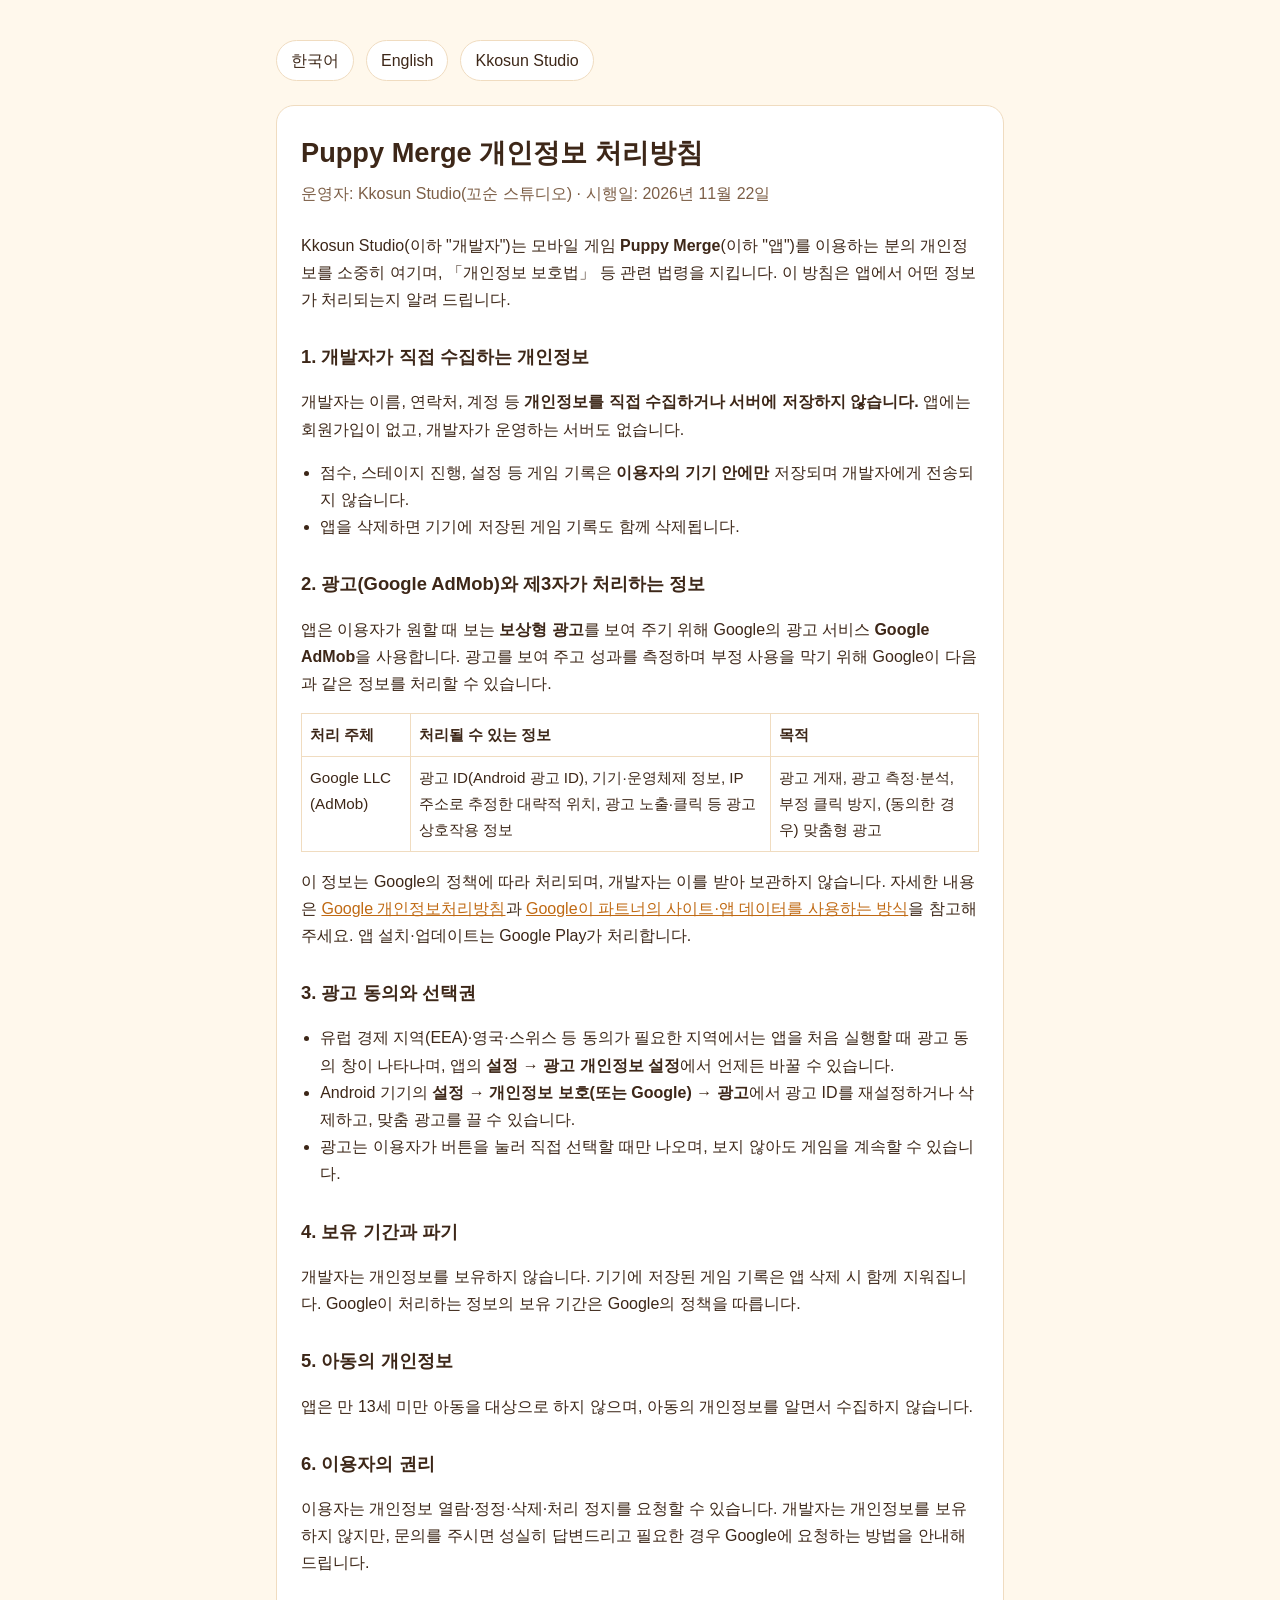
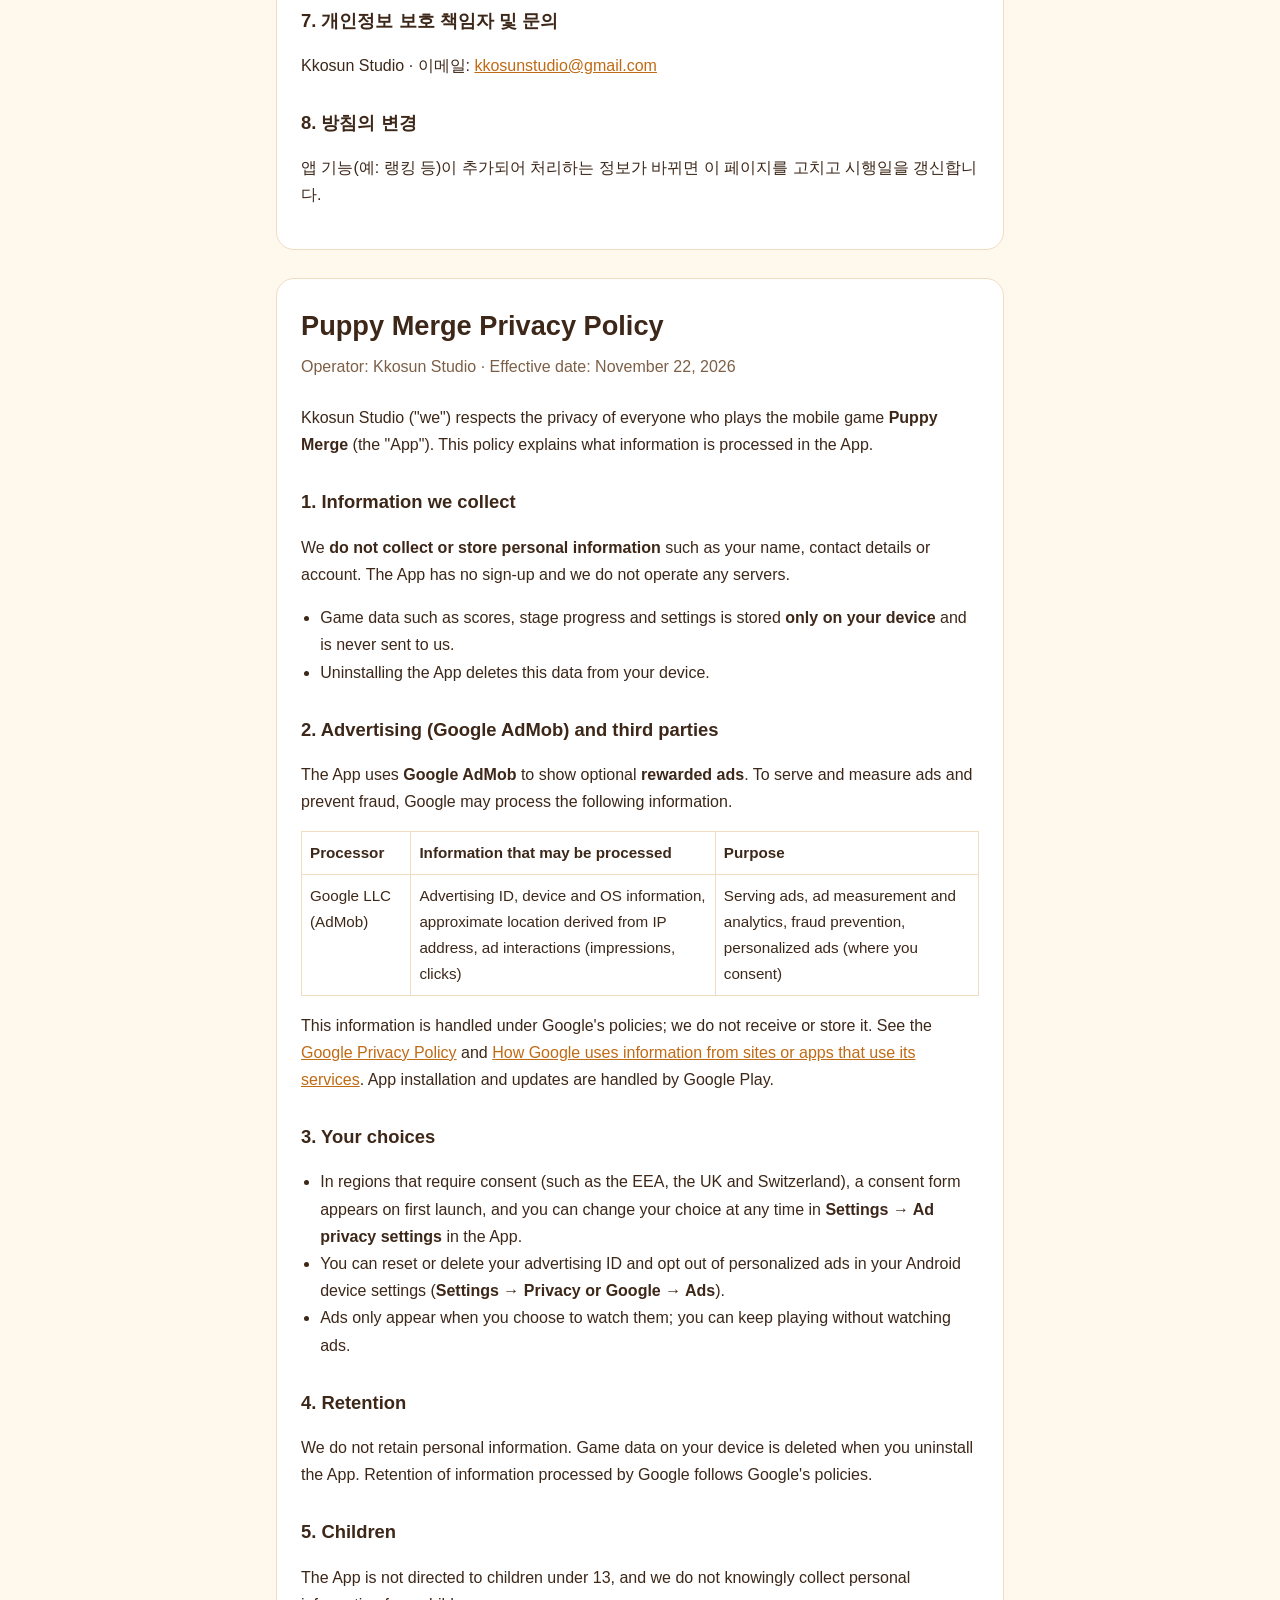
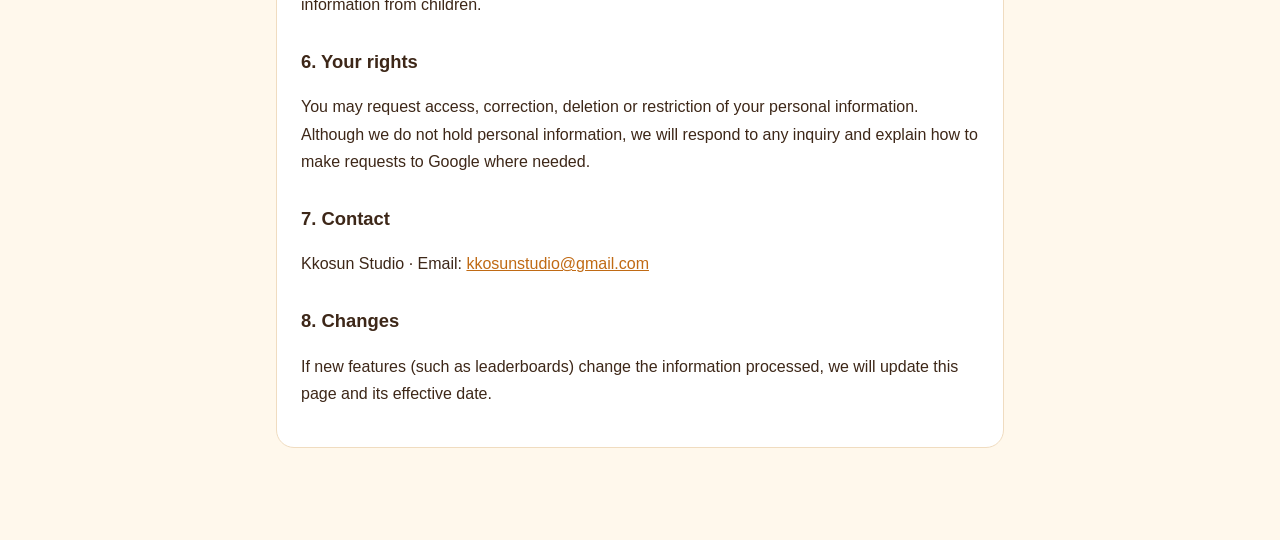
==== privacy/index.html @ ff8fc3aa "꼬순 스튜디오 사이트: 첫 화면, Puppy Merge 개인정보 처리방침(한국어·영어), app-ads.txt Co-Authored-By: Claude Opus 5.5 <norep" ====
<!doctype html>
<html lang="ko">
<head>
<meta charset="utf-8">
<meta name="viewport" content="width=device-width, initial-scale=1">
<title>Privacy Policy · Kkosun Studio</title>
<meta name="description" content="Puppy Merge 개인정보 처리방침 / Privacy Policy">
<style>
  :root { --bg: #fff8ec; --card: #ffffff; --ink: #3d2718; --sub: #7d5f47; --accent: #c06a14; --line: #f0dcc0; }
  @media (prefers-color-scheme: dark) { :root { --bg: #1f1812; --card: #2a2119; --ink: #f6e7d3; --sub: #c9ae92; --accent: #f3b25a; --line: #3d3025; } }
  * { box-sizing: border-box; }
  body { margin: 0; background: var(--bg); color: var(--ink); font-family: -apple-system, BlinkMacSystemFont, "Apple SD Gothic Neo", "Noto Sans KR", "Segoe UI", sans-serif; line-height: 1.7; }
  main { max-width: 760px; margin: 0 auto; padding: 40px 16px 64px; }
  nav { display: flex; flex-wrap: wrap; gap: 12px; margin-bottom: 24px; }
  nav a { padding: 6px 14px; border: 1px solid var(--line); border-radius: 999px; text-decoration: none; color: var(--ink); background: var(--card); }
  h1 { font-size: 1.7rem; margin: 0 0 4px; }
  h2 { font-size: 1.15rem; margin: 28px 0 8px; }
  .meta { color: var(--sub); margin: 0 0 24px; }
  section.lang { background: var(--card); border: 1px solid var(--line); border-radius: 18px; padding: 24px; margin-bottom: 28px; }
  ul { padding-left: 1.2em; }
  a { color: var(--accent); overflow-wrap: anywhere; }
  .table { overflow-x: auto; }
  table { border-collapse: collapse; width: 100%; font-size: .95rem; }
  th, td { border: 1px solid var(--line); padding: 8px; text-align: left; vertical-align: top; }
</style>
</head>
<body>
<main>
  <nav><a href="#ko">한국어</a><a href="#en">English</a><a href="../">Kkosun Studio</a></nav>

  <section class="lang" id="ko" lang="ko">
    <h1>Puppy Merge 개인정보 처리방침</h1>
    <p class="meta">운영자: Kkosun Studio(꼬순 스튜디오) · 시행일: 2026년 11월 22일</p>

    <p>Kkosun Studio(이하 "개발자")는 모바일 게임 <strong>Puppy Merge</strong>(이하 "앱")를 이용하는 분의 개인정보를 소중히 여기며, 「개인정보 보호법」 등 관련 법령을 지킵니다. 이 방침은 앱에서 어떤 정보가 처리되는지 알려 드립니다.</p>

    <h2>1. 개발자가 직접 수집하는 개인정보</h2>
    <p>개발자는 이름, 연락처, 계정 등 <strong>개인정보를 직접 수집하거나 서버에 저장하지 않습니다.</strong> 앱에는 회원가입이 없고, 개발자가 운영하는 서버도 없습니다.</p>
    <ul>
      <li>점수, 스테이지 진행, 설정 등 게임 기록은 <strong>이용자의 기기 안에만</strong> 저장되며 개발자에게 전송되지 않습니다.</li>
      <li>앱을 삭제하면 기기에 저장된 게임 기록도 함께 삭제됩니다.</li>
    </ul>

    <h2>2. 광고(Google AdMob)와 제3자가 처리하는 정보</h2>
    <p>앱은 이용자가 원할 때 보는 <strong>보상형 광고</strong>를 보여 주기 위해 Google의 광고 서비스 <strong>Google AdMob</strong>을 사용합니다. 광고를 보여 주고 성과를 측정하며 부정 사용을 막기 위해 Google이 다음과 같은 정보를 처리할 수 있습니다.</p>
    <div class="table"><table>
      <tr><th>처리 주체</th><th>처리될 수 있는 정보</th><th>목적</th></tr>
      <tr><td>Google LLC (AdMob)</td><td>광고 ID(Android 광고 ID), 기기·운영체제 정보, IP 주소로 추정한 대략적 위치, 광고 노출·클릭 등 광고 상호작용 정보</td><td>광고 게재, 광고 측정·분석, 부정 클릭 방지, (동의한 경우) 맞춤형 광고</td></tr>
    </table></div>
    <p>이 정보는 Google의 정책에 따라 처리되며, 개발자는 이를 받아 보관하지 않습니다. 자세한 내용은 <a href="https://policies.google.com/privacy" target="_blank" rel="noopener">Google 개인정보처리방침</a>과 <a href="https://policies.google.com/technologies/partner-sites" target="_blank" rel="noopener">Google이 파트너의 사이트·앱 데이터를 사용하는 방식</a>을 참고해 주세요. 앱 설치·업데이트는 Google Play가 처리합니다.</p>

    <h2>3. 광고 동의와 선택권</h2>
    <ul>
      <li>유럽 경제 지역(EEA)·영국·스위스 등 동의가 필요한 지역에서는 앱을 처음 실행할 때 광고 동의 창이 나타나며, 앱의 <strong>설정 → 광고 개인정보 설정</strong>에서 언제든 바꿀 수 있습니다.</li>
      <li>Android 기기의 <strong>설정 → 개인정보 보호(또는 Google) → 광고</strong>에서 광고 ID를 재설정하거나 삭제하고, 맞춤 광고를 끌 수 있습니다.</li>
      <li>광고는 이용자가 버튼을 눌러 직접 선택할 때만 나오며, 보지 않아도 게임을 계속할 수 있습니다.</li>
    </ul>

    <h2>4. 보유 기간과 파기</h2>
    <p>개발자는 개인정보를 보유하지 않습니다. 기기에 저장된 게임 기록은 앱 삭제 시 함께 지워집니다. Google이 처리하는 정보의 보유 기간은 Google의 정책을 따릅니다.</p>

    <h2>5. 아동의 개인정보</h2>
    <p>앱은 만 13세 미만 아동을 대상으로 하지 않으며, 아동의 개인정보를 알면서 수집하지 않습니다.</p>

    <h2>6. 이용자의 권리</h2>
    <p>이용자는 개인정보 열람·정정·삭제·처리 정지를 요청할 수 있습니다. 개발자는 개인정보를 보유하지 않지만, 문의를 주시면 성실히 답변드리고 필요한 경우 Google에 요청하는 방법을 안내해 드립니다.</p>

    <h2>7. 개인정보 보호 책임자 및 문의</h2>
    <p>Kkosun Studio · 이메일: <a href="mailto:kkosunstudio@gmail.com">kkosunstudio@gmail.com</a></p>

    <h2>8. 방침의 변경</h2>
    <p>앱 기능(예: 랭킹 등)이 추가되어 처리하는 정보가 바뀌면 이 페이지를 고치고 시행일을 갱신합니다.</p>
  </section>

  <section class="lang" id="en" lang="en">
    <h1>Puppy Merge Privacy Policy</h1>
    <p class="meta">Operator: Kkosun Studio · Effective date: November 22, 2026</p>

    <p>Kkosun Studio ("we") respects the privacy of everyone who plays the mobile game <strong>Puppy Merge</strong> (the "App"). This policy explains what information is processed in the App.</p>

    <h2>1. Information we collect</h2>
    <p>We <strong>do not collect or store personal information</strong> such as your name, contact details or account. The App has no sign-up and we do not operate any servers.</p>
    <ul>
      <li>Game data such as scores, stage progress and settings is stored <strong>only on your device</strong> and is never sent to us.</li>
      <li>Uninstalling the App deletes this data from your device.</li>
    </ul>

    <h2>2. Advertising (Google AdMob) and third parties</h2>
    <p>The App uses <strong>Google AdMob</strong> to show optional <strong>rewarded ads</strong>. To serve and measure ads and prevent fraud, Google may process the following information.</p>
    <div class="table"><table>
      <tr><th>Processor</th><th>Information that may be processed</th><th>Purpose</th></tr>
      <tr><td>Google LLC (AdMob)</td><td>Advertising ID, device and OS information, approximate location derived from IP address, ad interactions (impressions, clicks)</td><td>Serving ads, ad measurement and analytics, fraud prevention, personalized ads (where you consent)</td></tr>
    </table></div>
    <p>This information is handled under Google's policies; we do not receive or store it. See the <a href="https://policies.google.com/privacy" target="_blank" rel="noopener">Google Privacy Policy</a> and <a href="https://policies.google.com/technologies/partner-sites" target="_blank" rel="noopener">How Google uses information from sites or apps that use its services</a>. App installation and updates are handled by Google Play.</p>

    <h2>3. Your choices</h2>
    <ul>
      <li>In regions that require consent (such as the EEA, the UK and Switzerland), a consent form appears on first launch, and you can change your choice at any time in <strong>Settings → Ad privacy settings</strong> in the App.</li>
      <li>You can reset or delete your advertising ID and opt out of personalized ads in your Android device settings (<strong>Settings → Privacy or Google → Ads</strong>).</li>
      <li>Ads only appear when you choose to watch them; you can keep playing without watching ads.</li>
    </ul>

    <h2>4. Retention</h2>
    <p>We do not retain personal information. Game data on your device is deleted when you uninstall the App. Retention of information processed by Google follows Google's policies.</p>

    <h2>5. Children</h2>
    <p>The App is not directed to children under 13, and we do not knowingly collect personal information from children.</p>

    <h2>6. Your rights</h2>
    <p>You may request access, correction, deletion or restriction of your personal information. Although we do not hold personal information, we will respond to any inquiry and explain how to make requests to Google where needed.</p>

    <h2>7. Contact</h2>
    <p>Kkosun Studio · Email: <a href="mailto:kkosunstudio@gmail.com">kkosunstudio@gmail.com</a></p>

    <h2>8. Changes</h2>
    <p>If new features (such as leaderboards) change the information processed, we will update this page and its effective date.</p>
  </section>
</main>
</body>
</html>
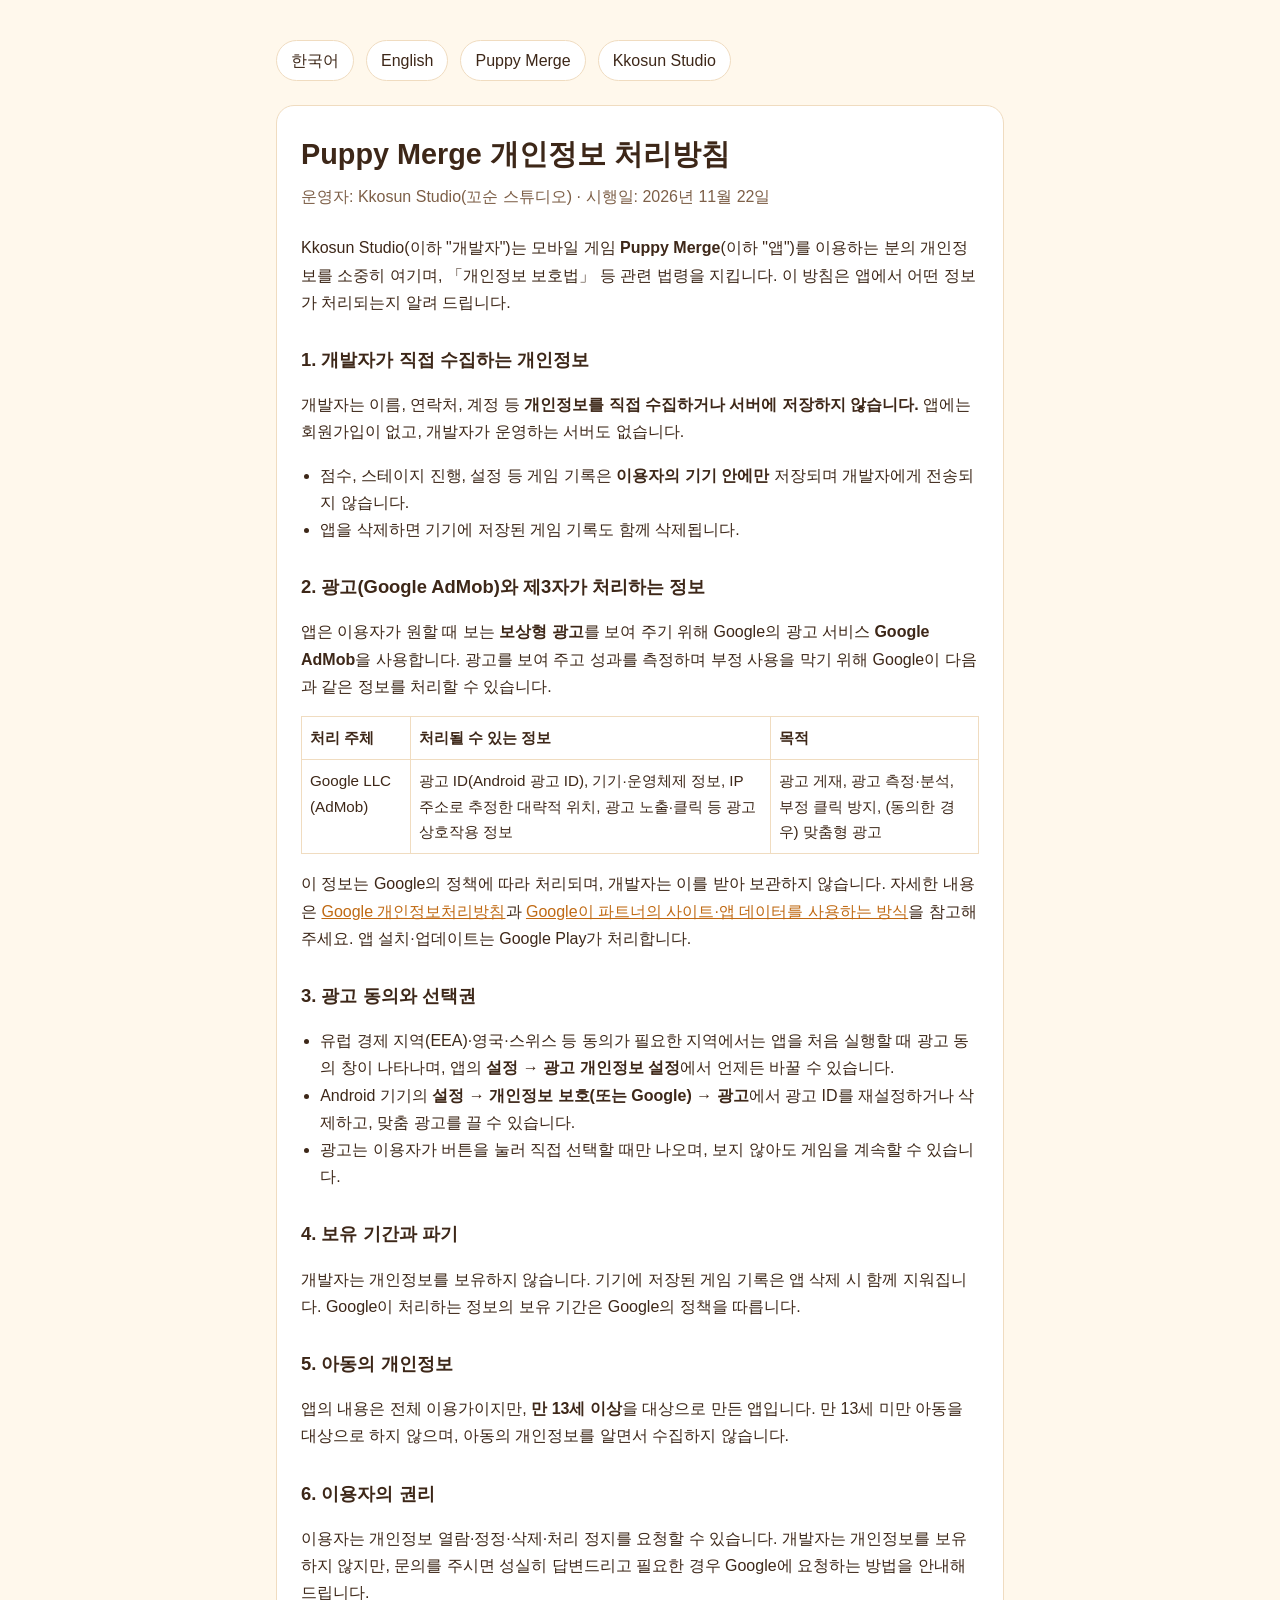
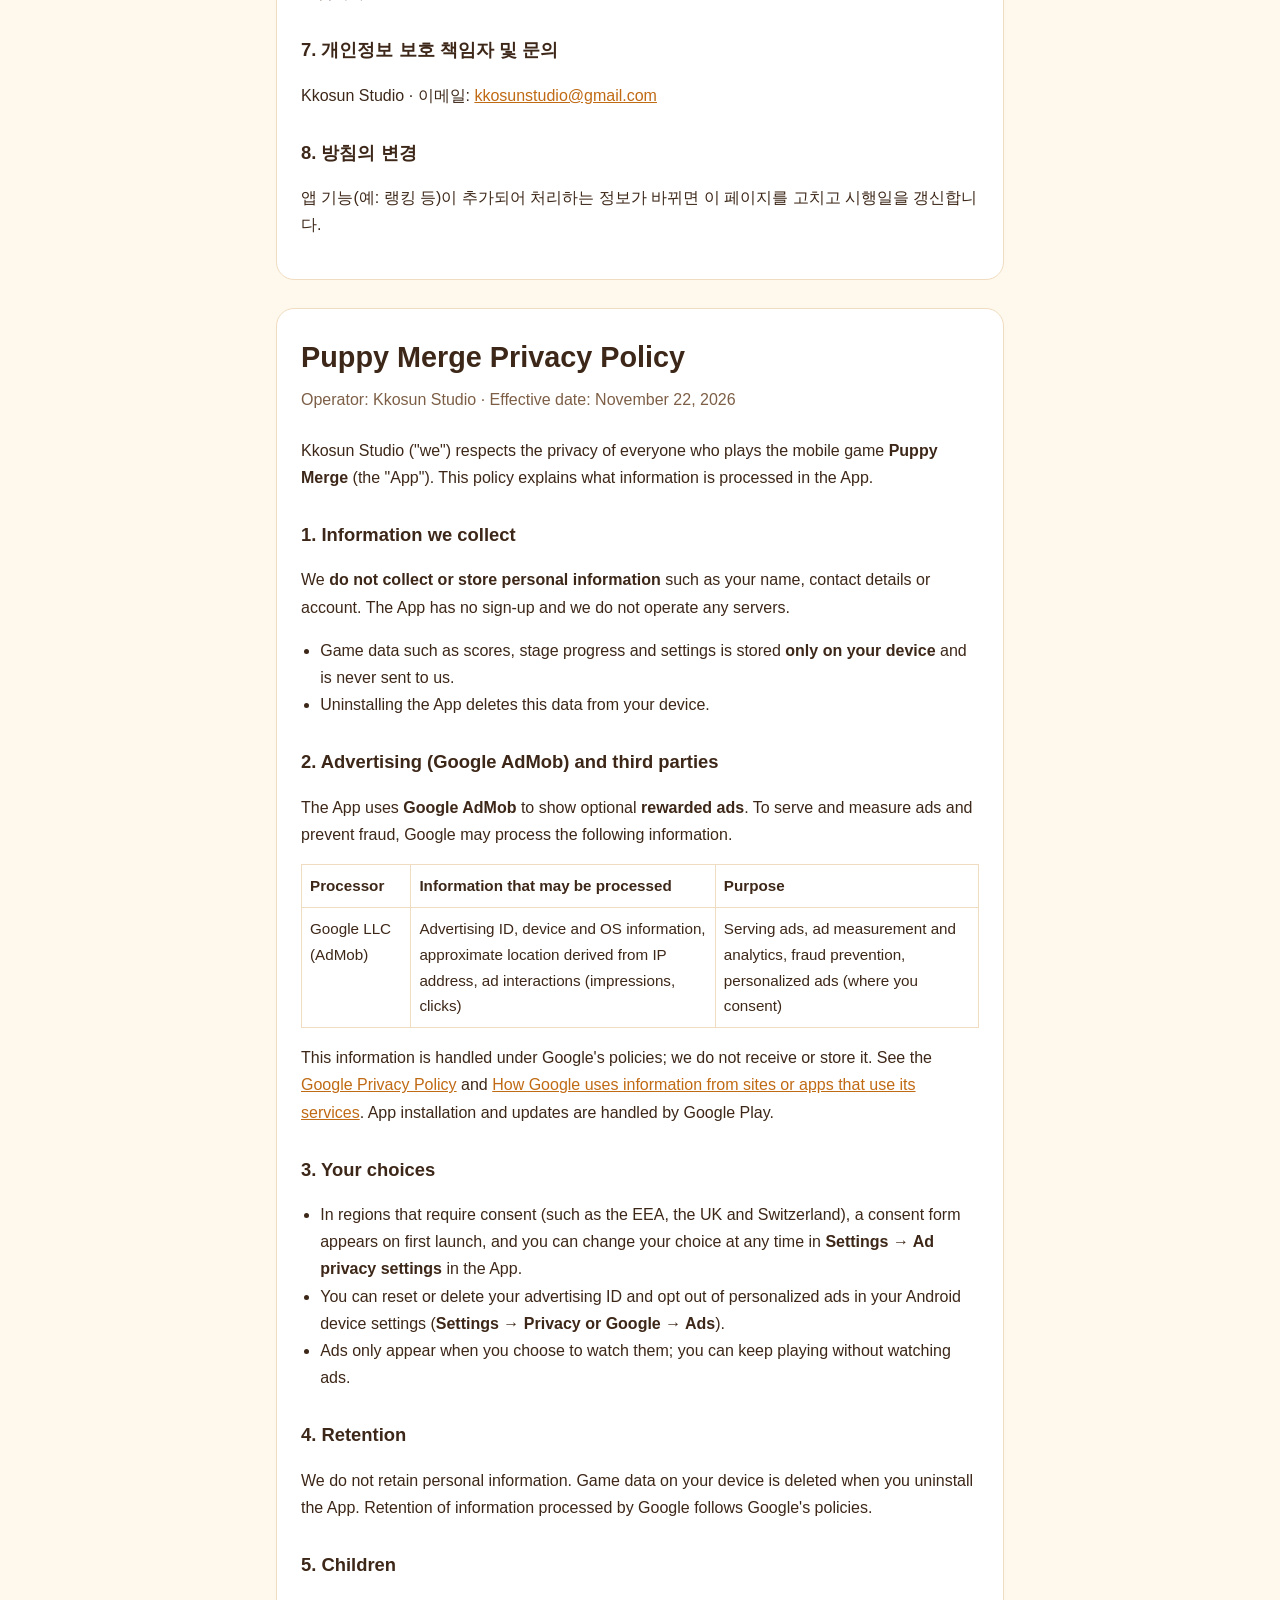
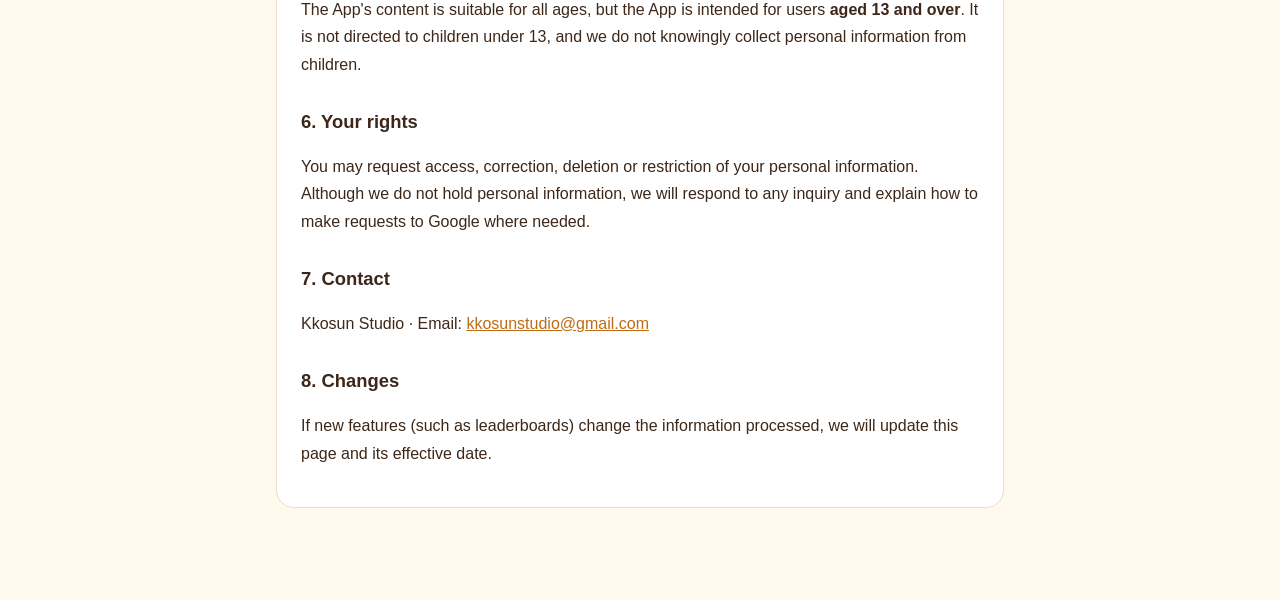
==== commit 1c09e682: "앱별 폴더로 나누기(/puppy-merge/, /puppy-merge/privacy/), 공통 CSS, 예전 /privacy/ 이동, 새 앱 추가 안내(README) - 처리방침:" ====
--- a/privacy/index.html
+++ b/privacy/index.html
@@ -2,119 +2,12 @@
 <html lang="ko">
 <head>
 <meta charset="utf-8">
-<meta name="viewport" content="width=device-width, initial-scale=1">
 <title>Privacy Policy · Kkosun Studio</title>
-<meta name="description" content="Puppy Merge 개인정보 처리방침 / Privacy Policy">
-<style>
-  :root { --bg: #fff8ec; --card: #ffffff; --ink: #3d2718; --sub: #7d5f47; --accent: #c06a14; --line: #f0dcc0; }
-  @media (prefers-color-scheme: dark) { :root { --bg: #1f1812; --card: #2a2119; --ink: #f6e7d3; --sub: #c9ae92; --accent: #f3b25a; --line: #3d3025; } }
-  * { box-sizing: border-box; }
-  body { margin: 0; background: var(--bg); color: var(--ink); font-family: -apple-system, BlinkMacSystemFont, "Apple SD Gothic Neo", "Noto Sans KR", "Segoe UI", sans-serif; line-height: 1.7; }
-  main { max-width: 760px; margin: 0 auto; padding: 40px 16px 64px; }
-  nav { display: flex; flex-wrap: wrap; gap: 12px; margin-bottom: 24px; }
-  nav a { padding: 6px 14px; border: 1px solid var(--line); border-radius: 999px; text-decoration: none; color: var(--ink); background: var(--card); }
-  h1 { font-size: 1.7rem; margin: 0 0 4px; }
-  h2 { font-size: 1.15rem; margin: 28px 0 8px; }
-  .meta { color: var(--sub); margin: 0 0 24px; }
-  section.lang { background: var(--card); border: 1px solid var(--line); border-radius: 18px; padding: 24px; margin-bottom: 28px; }
-  ul { padding-left: 1.2em; }
-  a { color: var(--accent); overflow-wrap: anywhere; }
-  .table { overflow-x: auto; }
-  table { border-collapse: collapse; width: 100%; font-size: .95rem; }
-  th, td { border: 1px solid var(--line); padding: 8px; text-align: left; vertical-align: top; }
-</style>
+<!-- 예전 주소 호환: Puppy Merge 처리방침으로 이동 -->
+<link rel="canonical" href="https://kkosunstudio.github.io/puppy-merge/privacy/">
+<meta http-equiv="refresh" content="0; url=/puppy-merge/privacy/">
 </head>
 <body>
-<main>
-  <nav><a href="#ko">한국어</a><a href="#en">English</a><a href="../">Kkosun Studio</a></nav>
-
-  <section class="lang" id="ko" lang="ko">
-    <h1>Puppy Merge 개인정보 처리방침</h1>
-    <p class="meta">운영자: Kkosun Studio(꼬순 스튜디오) · 시행일: 2026년 11월 22일</p>
-
-    <p>Kkosun Studio(이하 "개발자")는 모바일 게임 <strong>Puppy Merge</strong>(이하 "앱")를 이용하는 분의 개인정보를 소중히 여기며, 「개인정보 보호법」 등 관련 법령을 지킵니다. 이 방침은 앱에서 어떤 정보가 처리되는지 알려 드립니다.</p>
-
-    <h2>1. 개발자가 직접 수집하는 개인정보</h2>
-    <p>개발자는 이름, 연락처, 계정 등 <strong>개인정보를 직접 수집하거나 서버에 저장하지 않습니다.</strong> 앱에는 회원가입이 없고, 개발자가 운영하는 서버도 없습니다.</p>
-    <ul>
-      <li>점수, 스테이지 진행, 설정 등 게임 기록은 <strong>이용자의 기기 안에만</strong> 저장되며 개발자에게 전송되지 않습니다.</li>
-      <li>앱을 삭제하면 기기에 저장된 게임 기록도 함께 삭제됩니다.</li>
-    </ul>
-
-    <h2>2. 광고(Google AdMob)와 제3자가 처리하는 정보</h2>
-    <p>앱은 이용자가 원할 때 보는 <strong>보상형 광고</strong>를 보여 주기 위해 Google의 광고 서비스 <strong>Google AdMob</strong>을 사용합니다. 광고를 보여 주고 성과를 측정하며 부정 사용을 막기 위해 Google이 다음과 같은 정보를 처리할 수 있습니다.</p>
-    <div class="table"><table>
-      <tr><th>처리 주체</th><th>처리될 수 있는 정보</th><th>목적</th></tr>
-      <tr><td>Google LLC (AdMob)</td><td>광고 ID(Android 광고 ID), 기기·운영체제 정보, IP 주소로 추정한 대략적 위치, 광고 노출·클릭 등 광고 상호작용 정보</td><td>광고 게재, 광고 측정·분석, 부정 클릭 방지, (동의한 경우) 맞춤형 광고</td></tr>
-    </table></div>
-    <p>이 정보는 Google의 정책에 따라 처리되며, 개발자는 이를 받아 보관하지 않습니다. 자세한 내용은 <a href="https://policies.google.com/privacy" target="_blank" rel="noopener">Google 개인정보처리방침</a>과 <a href="https://policies.google.com/technologies/partner-sites" target="_blank" rel="noopener">Google이 파트너의 사이트·앱 데이터를 사용하는 방식</a>을 참고해 주세요. 앱 설치·업데이트는 Google Play가 처리합니다.</p>
-
-    <h2>3. 광고 동의와 선택권</h2>
-    <ul>
-      <li>유럽 경제 지역(EEA)·영국·스위스 등 동의가 필요한 지역에서는 앱을 처음 실행할 때 광고 동의 창이 나타나며, 앱의 <strong>설정 → 광고 개인정보 설정</strong>에서 언제든 바꿀 수 있습니다.</li>
-      <li>Android 기기의 <strong>설정 → 개인정보 보호(또는 Google) → 광고</strong>에서 광고 ID를 재설정하거나 삭제하고, 맞춤 광고를 끌 수 있습니다.</li>
-      <li>광고는 이용자가 버튼을 눌러 직접 선택할 때만 나오며, 보지 않아도 게임을 계속할 수 있습니다.</li>
-    </ul>
-
-    <h2>4. 보유 기간과 파기</h2>
-    <p>개발자는 개인정보를 보유하지 않습니다. 기기에 저장된 게임 기록은 앱 삭제 시 함께 지워집니다. Google이 처리하는 정보의 보유 기간은 Google의 정책을 따릅니다.</p>
-
-    <h2>5. 아동의 개인정보</h2>
-    <p>앱은 만 13세 미만 아동을 대상으로 하지 않으며, 아동의 개인정보를 알면서 수집하지 않습니다.</p>
-
-    <h2>6. 이용자의 권리</h2>
-    <p>이용자는 개인정보 열람·정정·삭제·처리 정지를 요청할 수 있습니다. 개발자는 개인정보를 보유하지 않지만, 문의를 주시면 성실히 답변드리고 필요한 경우 Google에 요청하는 방법을 안내해 드립니다.</p>
-
-    <h2>7. 개인정보 보호 책임자 및 문의</h2>
-    <p>Kkosun Studio · 이메일: <a href="mailto:kkosunstudio@gmail.com">kkosunstudio@gmail.com</a></p>
-
-    <h2>8. 방침의 변경</h2>
-    <p>앱 기능(예: 랭킹 등)이 추가되어 처리하는 정보가 바뀌면 이 페이지를 고치고 시행일을 갱신합니다.</p>
-  </section>
-
-  <section class="lang" id="en" lang="en">
-    <h1>Puppy Merge Privacy Policy</h1>
-    <p class="meta">Operator: Kkosun Studio · Effective date: November 22, 2026</p>
-
-    <p>Kkosun Studio ("we") respects the privacy of everyone who plays the mobile game <strong>Puppy Merge</strong> (the "App"). This policy explains what information is processed in the App.</p>
-
-    <h2>1. Information we collect</h2>
-    <p>We <strong>do not collect or store personal information</strong> such as your name, contact details or account. The App has no sign-up and we do not operate any servers.</p>
-    <ul>
-      <li>Game data such as scores, stage progress and settings is stored <strong>only on your device</strong> and is never sent to us.</li>
-      <li>Uninstalling the App deletes this data from your device.</li>
-    </ul>
-
-    <h2>2. Advertising (Google AdMob) and third parties</h2>
-    <p>The App uses <strong>Google AdMob</strong> to show optional <strong>rewarded ads</strong>. To serve and measure ads and prevent fraud, Google may process the following information.</p>
-    <div class="table"><table>
-      <tr><th>Processor</th><th>Information that may be processed</th><th>Purpose</th></tr>
-      <tr><td>Google LLC (AdMob)</td><td>Advertising ID, device and OS information, approximate location derived from IP address, ad interactions (impressions, clicks)</td><td>Serving ads, ad measurement and analytics, fraud prevention, personalized ads (where you consent)</td></tr>
-    </table></div>
-    <p>This information is handled under Google's policies; we do not receive or store it. See the <a href="https://policies.google.com/privacy" target="_blank" rel="noopener">Google Privacy Policy</a> and <a href="https://policies.google.com/technologies/partner-sites" target="_blank" rel="noopener">How Google uses information from sites or apps that use its services</a>. App installation and updates are handled by Google Play.</p>
-
-    <h2>3. Your choices</h2>
-    <ul>
-      <li>In regions that require consent (such as the EEA, the UK and Switzerland), a consent form appears on first launch, and you can change your choice at any time in <strong>Settings → Ad privacy settings</strong> in the App.</li>
-      <li>You can reset or delete your advertising ID and opt out of personalized ads in your Android device settings (<strong>Settings → Privacy or Google → Ads</strong>).</li>
-      <li>Ads only appear when you choose to watch them; you can keep playing without watching ads.</li>
-    </ul>
-
-    <h2>4. Retention</h2>
-    <p>We do not retain personal information. Game data on your device is deleted when you uninstall the App. Retention of information processed by Google follows Google's policies.</p>
-
-    <h2>5. Children</h2>
-    <p>The App is not directed to children under 13, and we do not knowingly collect personal information from children.</p>
-
-    <h2>6. Your rights</h2>
-    <p>You may request access, correction, deletion or restriction of your personal information. Although we do not hold personal information, we will respond to any inquiry and explain how to make requests to Google where needed.</p>
-
-    <h2>7. Contact</h2>
-    <p>Kkosun Studio · Email: <a href="mailto:kkosunstudio@gmail.com">kkosunstudio@gmail.com</a></p>
-
-    <h2>8. Changes</h2>
-    <p>If new features (such as leaderboards) change the information processed, we will update this page and its effective date.</p>
-  </section>
-</main>
+<p><a href="/puppy-merge/privacy/">Puppy Merge 개인정보 처리방침 · Privacy Policy</a></p>
 </body>
 </html>
